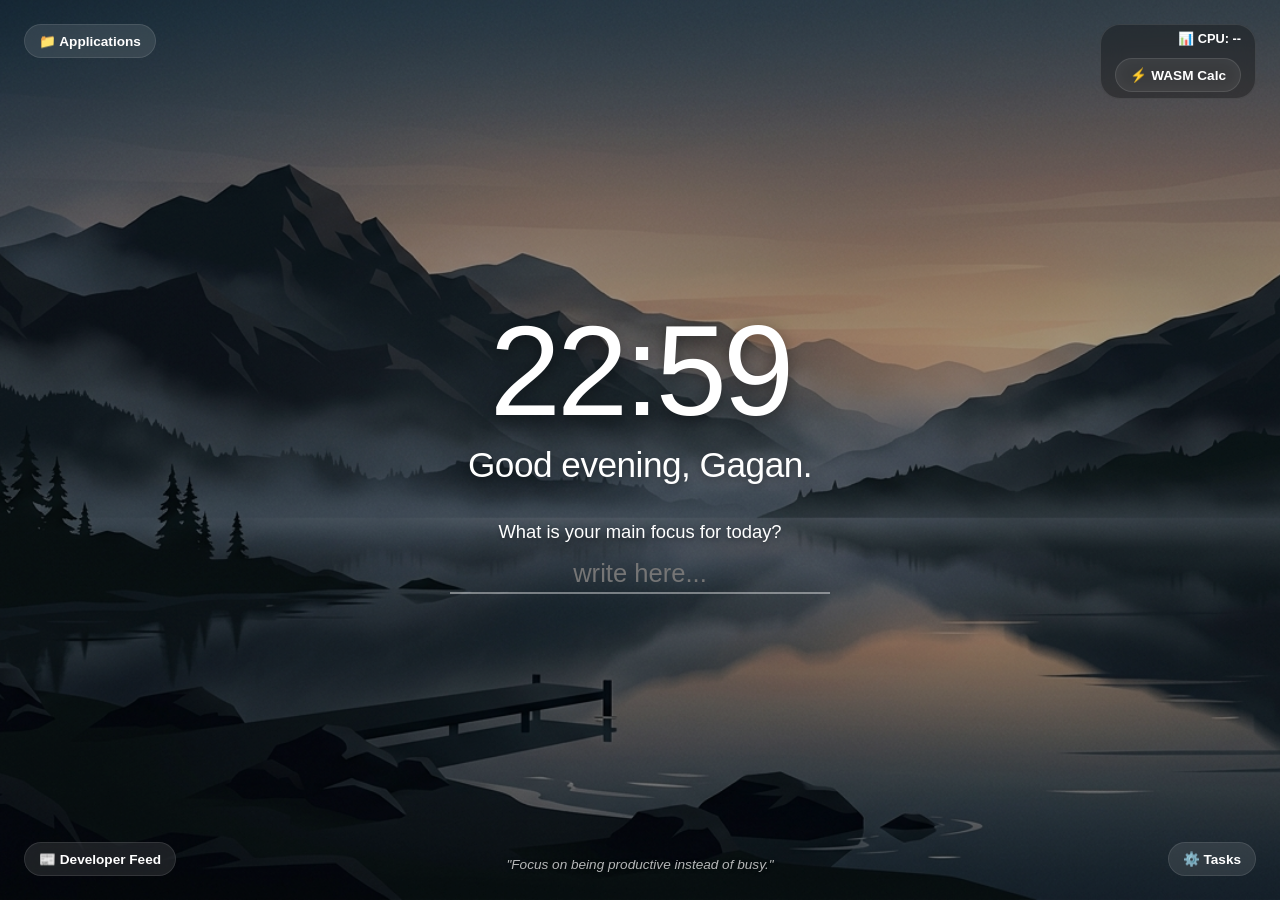
==== app/src/main/assets/homepage/index.html @ f73523fe "Initial commit: Anodyne Desktop Android container with multi-webview tab multitasking, AMOLED trackp" ====
<!DOCTYPE html>
<html lang="en">
<head>
    <meta charset="UTF-8">
    <meta name="viewport" content="width=device-width, initial-scale=1.0">
    <title>Dashboard</title>
    <link rel="stylesheet" href="style.css">
    <script src="qrc:///qtwebchannel/qwebchannel.js"></script>
</head>
<body>
    <!-- Transparent overlay to ensure maximum contrast -->
    <div class="momentum-overlay"></div>

    <div class="homepage-container">
        <!-- Top Left: Minimal Launcher Widget -->
        <div class="corner top-left">
            <button class="widget-btn" onclick="toggleWidget('launcher-panel')">📁 Applications</button>
            <div id="launcher-panel" class="translucent-panel hidden">
                <div class="panel-header">System Apps</div>
                <div class="launcher-grid">
                    <button class="app-card" onclick="launchApp('files')">
                        <span class="icon">📁</span>
                        <span class="label">Files</span>
                    </button>
                    <button class="app-card" onclick="launchApp('settings')">
                        <span class="icon">⚙️</span>
                        <span class="label">Settings</span>
                    </button>
                </div>
            </div>
        </div>

        <!-- Top Right: Minimal System Stat Widget & WASM Calculator -->
        <div class="corner top-right">
            <div class="system-stat-widget" style="display: flex; flex-direction: column; gap: 8px; align-items: flex-end;">
                <div><span class="stat-icon">📊</span> <span id="cpu-stat">CPU: --</span></div>
                <button class="widget-btn" onclick="toggleWidget('wasm-panel')" style="margin-top: 4px;">⚡ WASM Calc</button>
            </div>
            <div id="wasm-panel" class="translucent-panel hidden" style="margin-top: 8px; right: 0;">
                <div class="panel-header">WASM Worker Engine</div>
                <div class="wasm-calc-box" style="padding: 10px; display: flex; flex-direction: column; gap: 8px;">
                    <div style="font-size: 0.85em; color: #a0a0a0; max-width: 250px; line-height: 1.4;">Compute recursive Fibonacci (CPU-intensive C code compiled to WASM running in a Web Worker).</div>
                    <div style="display: flex; gap: 8px; align-items: center; margin-top: 4px;">
                        <input type="number" id="wasm-input" min="1" max="45" value="40" style="background: rgba(255,255,255,0.1); border: 1px solid rgba(255,255,255,0.2); color: white; padding: 6px 8px; border-radius: 4px; width: 60px; font-family: inherit; outline: none; font-size: 14px;">
                        <button class="widget-btn" id="wasm-calc-btn" onclick="runWasmCalculation()" style="padding: 6px 12px; margin: 0; flex: 1; text-align: center;">Calculate</button>
                    </div>
                    <div id="wasm-status" style="font-size: 0.9em; color: #ffcc00; margin-top: 4px;">Initializing WASM...</div>
                    <div id="wasm-result-box" class="hidden" style="margin-top: 4px; border-top: 1px solid rgba(255,255,255,0.1); padding-top: 8px; font-size: 0.9em;">
                        <div>Result: <span id="wasm-result" style="font-weight: bold; color: #4caf50;">--</span></div>
                        <div style="color: #a0a0a0; font-size: 0.85em; margin-top: 2px;">Duration: <span id="wasm-duration">--</span> ms</div>
                    </div>
                </div>
            </div>
        </div>

        <!-- Center: Clock, Greeting & Main Focus -->
        <div class="center-content">
            <h1 id="live-clock">00:00</h1>
            <h2 id="user-greeting">Good day, Gagan.</h2>
            
            <div class="focus-container">
                <p id="focus-prompt" class="focus-label">What is your main focus for today?</p>
                <input type="text" id="focus-input" class="focus-input" placeholder="write here...">
                
                <div id="focus-display" class="focus-display hidden">
                    <label class="checkbox-container">
                        <input type="checkbox" id="focus-checkbox" onchange="toggleFocusComplete(this.checked)">
                        <span class="checkmark"></span>
                        <span id="focus-text" class="focus-text"></span>
                    </label>
                    <button class="delete-focus-btn" onclick="clearFocus()">×</button>
                </div>
            </div>
        </div>

        <!-- Bottom Left: RSS News Feed Widget -->
        <div class="corner bottom-left">
            <button class="widget-btn" onclick="toggleWidget('rss-panel')">📰 Developer Feed</button>
            <div id="rss-panel" class="translucent-panel hidden">
                <div class="panel-header">Anodyne OS News</div>
                <div id="rss-items-list" class="rss-list">
                    <!-- Populated dynamically via JS -->
                </div>
            </div>
        </div>

        <!-- Bottom Center: Beautiful Rotating Quote -->
        <div class="bottom-center-quote">
            <p id="quote-text">"Focus on being productive instead of busy."</p>
        </div>

        <!-- Bottom Right: Background Operations Monitor -->
        <div class="corner bottom-right">
            <button class="widget-btn" id="btn-tasks-widget" onclick="toggleWidget('task-panel')">⚙️ Tasks</button>
            <div id="task-panel" class="translucent-panel hidden">
                <div class="panel-header">Background Jobs</div>
                <div id="no-tasks-msg" class="empty-state">No active background operations.</div>
                
                <div id="active-task-container" class="task-box hidden">
                    <div class="task-details">
                        <span id="task-title">File Copy</span>
                        <span id="task-id">ID: ----</span>
                    </div>
                    <div class="progress-track">
                        <div id="task-progress-fill" class="progress-fill" style="width: 0%"></div>
                    </div>
                    <div class="task-status-row">
                        <span id="task-percentage">0% Completed</span>
                    </div>
                </div>
            </div>
        </div>
    </div>

    <script src="script.js"></script>
</body>
</html>
---- app/src/main/assets/homepage/style.css ----
* {
    box-sizing: border-box;
    margin: 0;
    padding: 0;
}

body {
    background-image: url('momentum_bg.jpg');
    background-size: cover;
    background-position: center;
    background-repeat: no-repeat;
    color: #ffffff;
    font-family: -apple-system, BlinkMacSystemFont, "Segoe UI", Roboto, Helvetica, Arial, sans-serif;
    overflow: hidden;
    height: 100vh;
    width: 100vw;
    position: relative;
}

/* Semi-transparent overlay to ensure contrast */
.momentum-overlay {
    position: absolute;
    top: 0;
    left: 0;
    width: 100%;
    height: 100%;
    background: rgba(0, 0, 0, 0.35);
    z-index: 1;
}

.homepage-container {
    position: relative;
    display: flex;
    flex-direction: column;
    height: 100%;
    width: 100%;
    z-index: 2;
    padding: 24px;
}

/* Corner widgets layout */
.corner {
    position: absolute;
    z-index: 10;
}

.top-left {
    top: 24px;
    left: 24px;
}

.top-right {
    top: 24px;
    right: 24px;
}

.bottom-left {
    bottom: 24px;
    left: 24px;
}

.bottom-right {
    bottom: 24px;
    right: 24px;
}

/* Glassmorphic Panel Styles */
.translucent-panel {
    background: rgba(22, 22, 22, 0.8);
    backdrop-filter: blur(20px);
    -webkit-backdrop-filter: blur(20px);
    border: 1px solid rgba(255, 255, 255, 0.1);
    border-radius: 12px;
    padding: 16px;
    box-shadow: 0 8px 32px rgba(0, 0, 0, 0.5);
    margin-top: 8px;
    min-width: 240px;
}

.bottom-left .translucent-panel,
.bottom-right .translucent-panel {
    margin-top: 0;
    margin-bottom: 8px;
    position: absolute;
    bottom: 40px;
}

.bottom-left .translucent-panel { left: 0; }
.bottom-right .translucent-panel { right: 0; }

.panel-header {
    font-size: 0.75rem;
    font-weight: 700;
    color: rgba(255, 255, 255, 0.5);
    text-transform: uppercase;
    letter-spacing: 0.8px;
    border-bottom: 1px solid rgba(255, 255, 255, 0.1);
    padding-bottom: 8px;
    margin-bottom: 12px;
}

/* Widgets toggle buttons */
.widget-btn {
    background: rgba(255, 255, 255, 0.1);
    border: 1px solid rgba(255, 255, 255, 0.1);
    backdrop-filter: blur(10px);
    -webkit-backdrop-filter: blur(10px);
    color: #ffffff;
    font-size: 0.85rem;
    font-weight: 600;
    padding: 8px 14px;
    border-radius: 20px;
    cursor: pointer;
    transition: background-color 0.2s, border-color 0.2s;
}

.widget-btn:hover {
    background: rgba(255, 255, 255, 0.2);
    border-color: rgba(255, 255, 255, 0.3);
}

/* Central Content Panel */
.center-content {
    display: flex;
    flex-direction: column;
    align-items: center;
    justify-content: center;
    margin: auto;
    text-align: center;
    z-index: 5;
}

#live-clock {
    font-size: 8rem;
    font-weight: 200;
    letter-spacing: -4px;
    line-height: 1;
    color: #ffffff;
    text-shadow: 0 4px 16px rgba(0, 0, 0, 0.4);
    user-select: none;
}

#user-greeting {
    font-size: 2.2rem;
    font-weight: 500;
    margin-top: 10px;
    text-shadow: 0 2px 8px rgba(0, 0, 0, 0.4);
    letter-spacing: -0.5px;
}

/* Interactive Main Focus */
.focus-container {
    margin-top: 36px;
    display: flex;
    flex-direction: column;
    align-items: center;
    gap: 12px;
}

.focus-label {
    font-size: 1.15rem;
    font-weight: 500;
    color: #ffffff;
    text-shadow: 0 2px 4px rgba(0, 0, 0, 0.3);
}

.focus-input {
    background: transparent;
    border: none;
    border-bottom: 2px solid rgba(255, 255, 255, 0.4);
    font-size: 1.6rem;
    color: #ffffff;
    text-align: center;
    padding: 4px 8px;
    width: 380px;
    outline: none;
    transition: border-bottom-color 0.2s;
}

.focus-input:focus {
    border-bottom-color: #ffffff;
}

.focus-display {
    display: flex;
    align-items: center;
    gap: 12px;
    background: rgba(0, 0, 0, 0.3);
    padding: 8px 16px;
    border-radius: 8px;
    border: 1px solid rgba(255, 255, 255, 0.1);
}

.focus-text {
    font-size: 1.25rem;
    font-weight: 500;
    color: #ffffff;
}

.checkbox-container {
    display: flex;
    align-items: center;
    cursor: pointer;
    user-select: none;
    gap: 8px;
}

.checkbox-container input {
    display: none;
}

.checkmark {
    width: 20px;
    height: 20px;
    border: 2px solid #ffffff;
    border-radius: 4px;
    display: inline-block;
    position: relative;
}

.checkbox-container input:checked ~ .checkmark {
    background-color: #3584e4;
    border-color: #3584e4;
}

.checkbox-container input:checked ~ .checkmark:after {
    content: "✓";
    position: absolute;
    color: #ffffff;
    font-size: 14px;
    font-weight: bold;
    top: -1px;
    left: 3px;
}

.checkbox-container input:checked ~ .focus-text {
    text-decoration: line-through;
    opacity: 0.6;
}

.delete-focus-btn {
    background: transparent;
    border: none;
    color: rgba(255, 255, 255, 0.5);
    font-size: 1.4rem;
    cursor: pointer;
    transition: color 0.15s;
    line-height: 1;
}

.delete-focus-btn:hover {
    color: #ffffff;
}

/* Quotes */
.bottom-center-quote {
    position: absolute;
    bottom: 28px;
    left: 50%;
    transform: translateX(-50%);
    text-align: center;
    width: 80%;
    max-width: 600px;
    z-index: 5;
}

#quote-text {
    font-size: 0.85rem;
    font-style: italic;
    color: rgba(255, 255, 255, 0.7);
    text-shadow: 0 1px 4px rgba(0, 0, 0, 0.4);
}

/* System Stat Widget */
.system-stat-widget {
    background: rgba(0, 0, 0, 0.3);
    border: 1px solid rgba(255, 255, 255, 0.1);
    backdrop-filter: blur(10px);
    padding: 6px 14px;
    border-radius: 20px;
    font-size: 0.8rem;
    font-weight: 600;
}

/* Launcher Grid inside Panel */
.launcher-grid {
    display: grid;
    grid-template-columns: 1fr 1fr;
    gap: 10px;
}

.app-card {
    background: rgba(255, 255, 255, 0.1);
    border: 1px solid rgba(255, 255, 255, 0.1);
    border-radius: 8px;
    padding: 12px;
    display: flex;
    flex-direction: column;
    align-items: center;
    justify-content: center;
    cursor: pointer;
    transition: background-color 0.2s, border-color 0.2s;
    min-width: 90px;
}

.app-card:hover {
    background: rgba(255, 255, 255, 0.2);
    border-color: #3584e4;
}

.app-card .icon {
    font-size: 1.5rem;
    margin-bottom: 4px;
}

.app-card .label {
    font-size: 0.75rem;
    color: #ffffff;
    font-weight: 600;
}

/* Background Jobs Box in Panel */
.empty-state {
    color: rgba(255, 255, 255, 0.4);
    font-style: italic;
    font-size: 0.8rem;
    text-align: center;
    padding: 12px 0;
}

.task-box {
    background: rgba(255, 255, 255, 0.05);
    border: 1px solid rgba(255, 255, 255, 0.1);
    border-radius: 8px;
    padding: 12px;
    margin-top: 4px;
    min-width: 200px;
}

.task-details {
    display: flex;
    justify-content: space-between;
    font-size: 0.8rem;
    margin-bottom: 8px;
}

#task-title { font-weight: 600; color: #ffffff; }
#task-id { color: rgba(255, 255, 255, 0.4); font-family: monospace; }

.progress-track {
    background: rgba(255, 255, 255, 0.1);
    height: 6px;
    border-radius: 3px;
    width: 100%;
    overflow: hidden;
    margin-bottom: 8px;
}

.progress-fill {
    background-color: #3584e4;
    height: 100%;
    width: 0%;
    border-radius: 3px;
    transition: width 0.3s ease-out;
}

.task-status-row {
    font-size: 0.75rem;
    color: #f6d32d;
    font-weight: 600;
}

/* RSS List */
.rss-list {
    display: flex;
    flex-direction: column;
    gap: 8px;
    max-height: 200px;
    overflow-y: auto;
    min-width: 260px;
}

.rss-item {
    background: rgba(255, 255, 255, 0.05);
    border: 1px solid rgba(255, 255, 255, 0.1);
    border-radius: 6px;
    padding: 8px 10px;
    cursor: pointer;
    transition: border-color 0.2s;
}

.rss-item:hover {
    border-color: #3584e4;
    background: rgba(255, 255, 255, 0.1);
}

.rss-item .rss-title {
    font-size: 0.85rem;
    font-weight: 600;
    color: #ffffff;
    margin-bottom: 2px;
}

.rss-item .rss-desc {
    font-size: 0.75rem;
    color: rgba(255, 255, 255, 0.5);
    line-height: 1.3;
}

.hidden { display: none !important; }
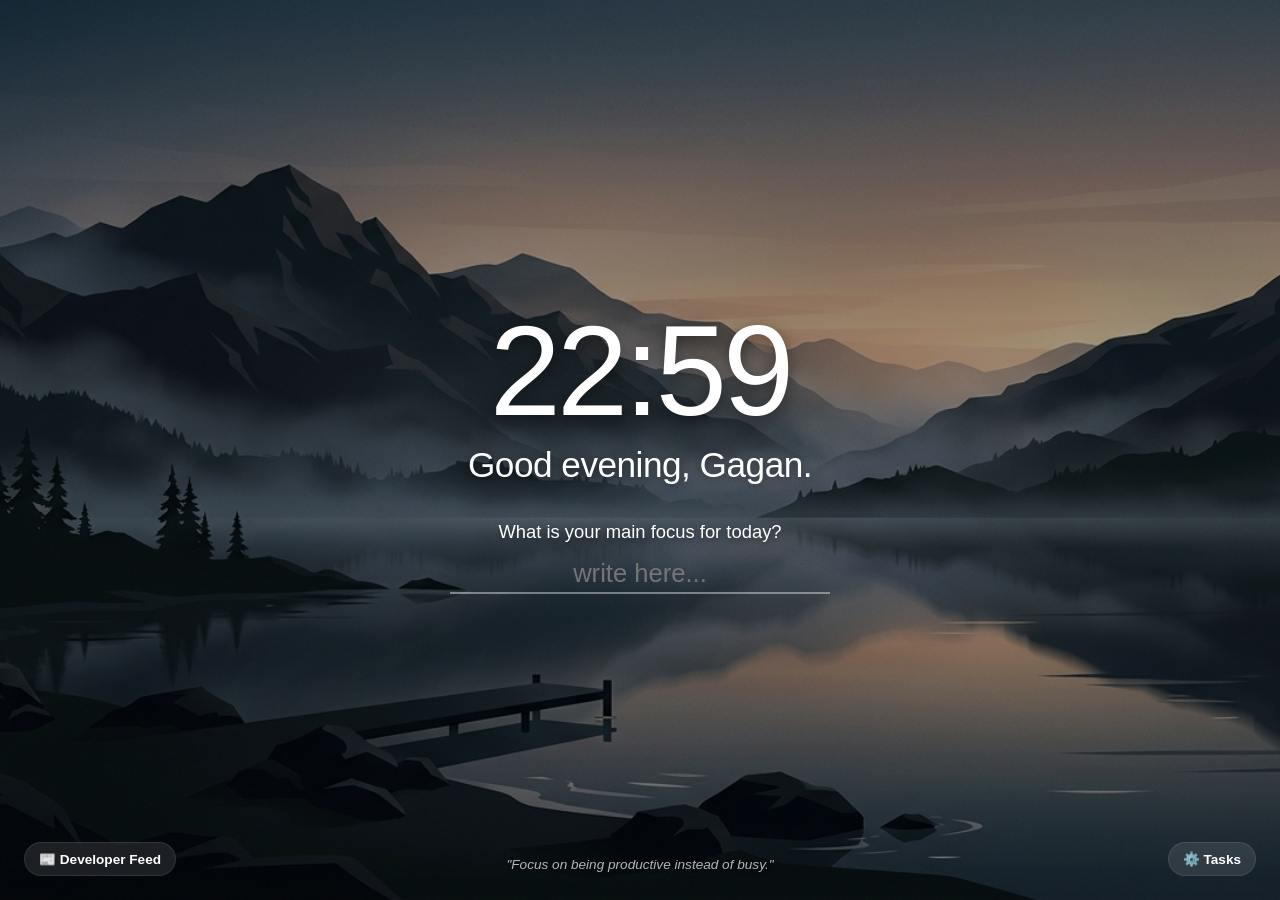
==== commit 9eeded72: "Remove applications launcher and WASM Calc widgets from dashboard index and script" ====
--- a/app/src/main/assets/homepage/index.html
+++ b/app/src/main/assets/homepage/index.html
@@ -13,45 +13,10 @@
 
     <div class="homepage-container">
         <!-- Top Left: Minimal Launcher Widget -->
-        <div class="corner top-left">
-            <button class="widget-btn" onclick="toggleWidget('launcher-panel')">📁 Applications</button>
-            <div id="launcher-panel" class="translucent-panel hidden">
-                <div class="panel-header">System Apps</div>
-                <div class="launcher-grid">
-                    <button class="app-card" onclick="launchApp('files')">
-                        <span class="icon">📁</span>
-                        <span class="label">Files</span>
-                    </button>
-                    <button class="app-card" onclick="launchApp('settings')">
-                        <span class="icon">⚙️</span>
-                        <span class="label">Settings</span>
-                    </button>
-                </div>
-            </div>
-        </div>
+        <div class="corner top-left"></div>
 
         <!-- Top Right: Minimal System Stat Widget & WASM Calculator -->
-        <div class="corner top-right">
-            <div class="system-stat-widget" style="display: flex; flex-direction: column; gap: 8px; align-items: flex-end;">
-                <div><span class="stat-icon">📊</span> <span id="cpu-stat">CPU: --</span></div>
-                <button class="widget-btn" onclick="toggleWidget('wasm-panel')" style="margin-top: 4px;">⚡ WASM Calc</button>
-            </div>
-            <div id="wasm-panel" class="translucent-panel hidden" style="margin-top: 8px; right: 0;">
-                <div class="panel-header">WASM Worker Engine</div>
-                <div class="wasm-calc-box" style="padding: 10px; display: flex; flex-direction: column; gap: 8px;">
-                    <div style="font-size: 0.85em; color: #a0a0a0; max-width: 250px; line-height: 1.4;">Compute recursive Fibonacci (CPU-intensive C code compiled to WASM running in a Web Worker).</div>
-                    <div style="display: flex; gap: 8px; align-items: center; margin-top: 4px;">
-                        <input type="number" id="wasm-input" min="1" max="45" value="40" style="background: rgba(255,255,255,0.1); border: 1px solid rgba(255,255,255,0.2); color: white; padding: 6px 8px; border-radius: 4px; width: 60px; font-family: inherit; outline: none; font-size: 14px;">
-                        <button class="widget-btn" id="wasm-calc-btn" onclick="runWasmCalculation()" style="padding: 6px 12px; margin: 0; flex: 1; text-align: center;">Calculate</button>
-                    </div>
-                    <div id="wasm-status" style="font-size: 0.9em; color: #ffcc00; margin-top: 4px;">Initializing WASM...</div>
-                    <div id="wasm-result-box" class="hidden" style="margin-top: 4px; border-top: 1px solid rgba(255,255,255,0.1); padding-top: 8px; font-size: 0.9em;">
-                        <div>Result: <span id="wasm-result" style="font-weight: bold; color: #4caf50;">--</span></div>
-                        <div style="color: #a0a0a0; font-size: 0.85em; margin-top: 2px;">Duration: <span id="wasm-duration">--</span> ms</div>
-                    </div>
-                </div>
-            </div>
-        </div>
+        <div class="corner top-right"></div>
 
         <!-- Center: Clock, Greeting & Main Focus -->
         <div class="center-content">
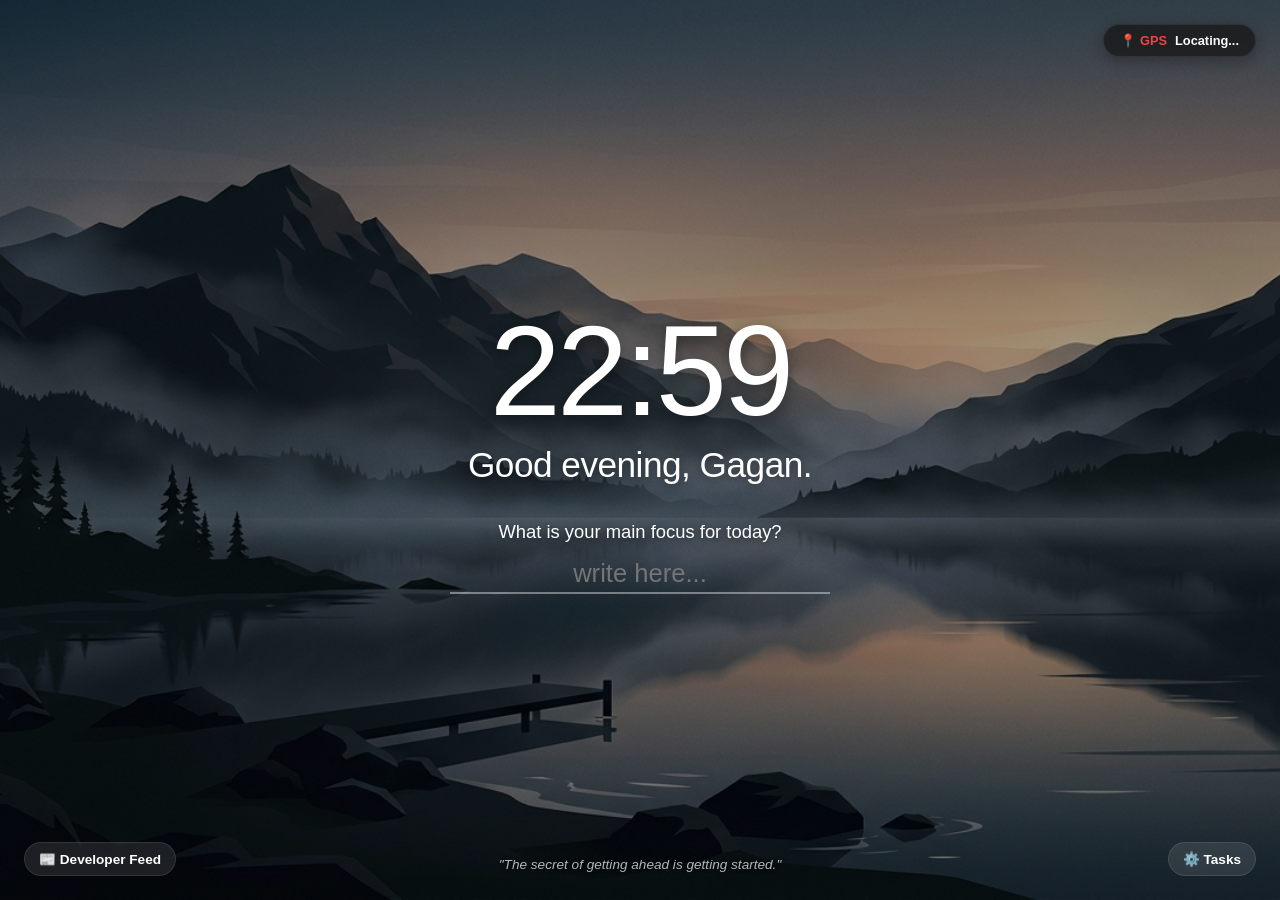
==== commit 10aeb7b9: "Implement GPS location reverse geocoding to display place(country, state, capital, area) inside dash" ====
--- a/app/src/main/assets/homepage/index.html
+++ b/app/src/main/assets/homepage/index.html
@@ -15,8 +15,13 @@
         <!-- Top Left: Minimal Launcher Widget -->
         <div class="corner top-left"></div>
 
-        <!-- Top Right: Minimal System Stat Widget & WASM Calculator -->
-        <div class="corner top-right"></div>
+        <!-- Top Right: GPS Location Widget -->
+        <div class="corner top-right">
+            <div id="gps-location-container" class="gps-location">
+                <span class="gps-logo">📍 GPS</span>
+                <span id="gps-place-text">Locating...</span>
+            </div>
+        </div>
 
         <!-- Center: Clock, Greeting & Main Focus -->
         <div class="center-content">
--- a/app/src/main/assets/homepage/style.css
+++ b/app/src/main/assets/homepage/style.css
@@ -407,4 +407,29 @@
     line-height: 1.3;
 }
 
+/* GPS Location Widget styling */
+.gps-location {
+    background: rgba(22, 22, 22, 0.75);
+    backdrop-filter: blur(16px);
+    -webkit-backdrop-filter: blur(16px);
+    border: 1px solid rgba(255, 255, 255, 0.08);
+    border-radius: 20px;
+    padding: 8px 16px;
+    display: flex;
+    align-items: center;
+    gap: 8px;
+    box-shadow: 0 4px 16px rgba(0, 0, 0, 0.3);
+    font-size: 0.8rem;
+    font-weight: 600;
+    color: #f8fafc;
+}
+
+.gps-logo {
+    color: #ef4444;
+    font-weight: bold;
+    display: flex;
+    align-items: center;
+    gap: 4px;
+}
+
 .hidden { display: none !important; }
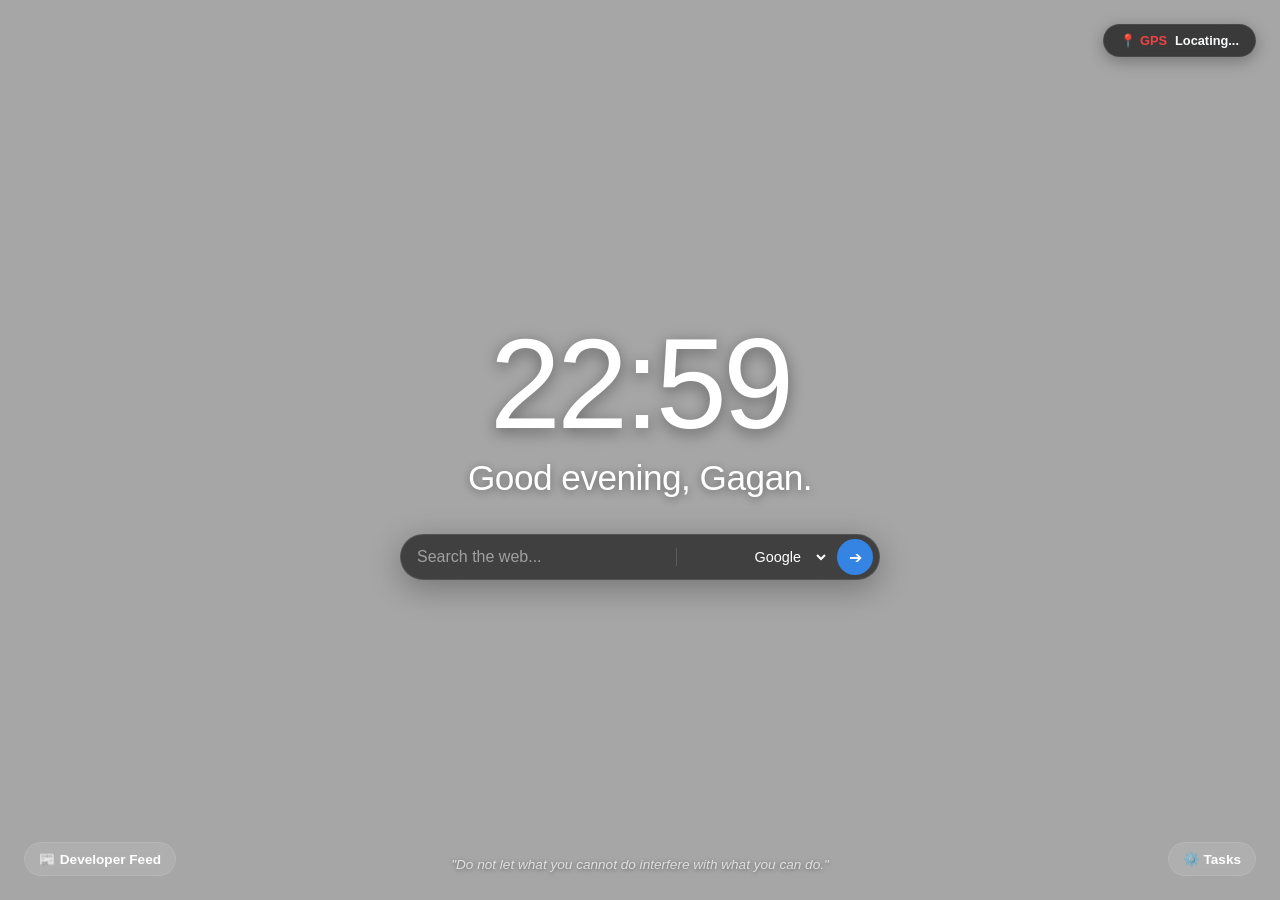
==== commit 141efc9a: "Implement two-finger scroll injection, tab context menu, Alt+Num shortcuts, default root folder in f" ====
--- a/app/src/main/assets/homepage/index.html
+++ b/app/src/main/assets/homepage/index.html
@@ -4,11 +4,425 @@
     <meta charset="UTF-8">
     <meta name="viewport" content="width=device-width, initial-scale=1.0">
     <title>Dashboard</title>
-    <link rel="stylesheet" href="style.css">
     <script src="qrc:///qtwebchannel/qwebchannel.js"></script>
+    <style>
+        * {
+            box-sizing: border-box;
+            margin: 0;
+            padding: 0;
+        }
+
+        body {
+            background-image: url('momentum_bg.jpg');
+            background-size: cover;
+            background-position: center;
+            background-repeat: no-repeat;
+            color: #ffffff;
+            font-family: -apple-system, BlinkMacSystemFont, "Segoe UI", Roboto, Helvetica, Arial, sans-serif;
+            overflow: hidden;
+            height: 100vh;
+            width: 100vw;
+            position: relative;
+        }
+
+        /* Semi-transparent overlay to ensure contrast */
+        .momentum-overlay {
+            position: absolute;
+            top: 0;
+            left: 0;
+            width: 100%;
+            height: 100%;
+            background: rgba(0, 0, 0, 0.35);
+            z-index: 1;
+        }
+
+        .homepage-container {
+            position: relative;
+            display: flex;
+            flex-direction: column;
+            height: 100%;
+            width: 100%;
+            z-index: 2;
+            padding: 24px;
+        }
+
+        /* Corner widgets layout */
+        .corner {
+            position: absolute;
+            z-index: 10;
+        }
+
+        .top-left {
+            top: 24px;
+            left: 24px;
+        }
+
+        .top-right {
+            top: 24px;
+            right: 24px;
+        }
+
+        .bottom-left {
+            bottom: 24px;
+            left: 24px;
+        }
+
+        .bottom-right {
+            bottom: 24px;
+            right: 24px;
+        }
+
+        /* Glassmorphic Panel Styles */
+        .translucent-panel {
+            background: rgba(22, 22, 22, 0.8);
+            backdrop-filter: blur(20px);
+            -webkit-backdrop-filter: blur(20px);
+            border: 1px solid rgba(255, 255, 255, 0.1);
+            border-radius: 12px;
+            padding: 16px;
+            box-shadow: 0 8px 32px rgba(0, 0, 0, 0.5);
+            margin-top: 8px;
+            min-width: 240px;
+        }
+
+        .bottom-left .translucent-panel,
+        .bottom-right .translucent-panel {
+            margin-top: 0;
+            margin-bottom: 8px;
+            position: absolute;
+            bottom: 40px;
+        }
+
+        .bottom-left .translucent-panel { left: 0; }
+        .bottom-right .translucent-panel { right: 0; }
+
+        .panel-header {
+            font-size: 0.75rem;
+            font-weight: 700;
+            color: rgba(255, 255, 255, 0.5);
+            text-transform: uppercase;
+            letter-spacing: 0.8px;
+            border-bottom: 1px solid rgba(255, 255, 255, 0.1);
+            padding-bottom: 8px;
+            margin-bottom: 12px;
+        }
+
+        /* Widgets toggle buttons */
+        .widget-btn {
+            background: rgba(255, 255, 255, 0.1);
+            border: 1px solid rgba(255, 255, 255, 0.1);
+            backdrop-filter: blur(10px);
+            -webkit-backdrop-filter: blur(10px);
+            color: #ffffff;
+            font-size: 0.85rem;
+            font-weight: 600;
+            padding: 8px 14px;
+            border-radius: 20px;
+            cursor: pointer;
+            transition: background-color 0.2s, border-color 0.2s;
+        }
+
+        .widget-btn:hover {
+            background: rgba(255, 255, 255, 0.2);
+            border-color: rgba(255, 255, 255, 0.3);
+        }
+
+        /* Central Content Panel */
+        .center-content {
+            display: flex;
+            flex-direction: column;
+            align-items: center;
+            justify-content: center;
+            margin: auto;
+            text-align: center;
+            z-index: 5;
+        }
+
+        #live-clock {
+            font-size: 8rem;
+            font-weight: 200;
+            letter-spacing: -4px;
+            line-height: 1;
+            color: #ffffff;
+            text-shadow: 0 4px 16px rgba(0, 0, 0, 0.4);
+            user-select: none;
+        }
+
+        #user-greeting {
+            font-size: 2.2rem;
+            font-weight: 500;
+            margin-top: 10px;
+            text-shadow: 0 2px 8px rgba(0, 0, 0, 0.4);
+            letter-spacing: -0.5px;
+        }
+
+        /* Search bar and dropdown engine */
+        .search-container {
+            margin-top: 36px;
+            display: flex;
+            flex-direction: column;
+            align-items: center;
+            width: 100%;
+        }
+
+        .search-box {
+            display: flex;
+            align-items: center;
+            width: 480px;
+            background: rgba(22, 22, 22, 0.7);
+            backdrop-filter: blur(20px);
+            -webkit-backdrop-filter: blur(20px);
+            border: 1px solid rgba(255, 255, 255, 0.1);
+            border-radius: 24px;
+            padding: 4px 6px 4px 16px;
+            box-shadow: 0 8px 32px rgba(0, 0, 0, 0.3);
+        }
+
+        .search-box input[type="text"] {
+            flex: 65;
+            width: 65%;
+            background: transparent;
+            border: none;
+            outline: none;
+            color: #ffffff;
+            font-size: 1rem;
+            padding: 8px 0;
+        }
+
+        .search-box input[type="text"]::placeholder {
+            color: rgba(255, 255, 255, 0.5);
+        }
+
+        .search-box select {
+            flex: 35;
+            width: 35%;
+            background: transparent;
+            border: none;
+            outline: none;
+            color: #ffffff;
+            font-size: 0.9rem;
+            cursor: pointer;
+            text-align: right;
+            padding-right: 12px;
+            border-left: 1px solid rgba(255, 255, 255, 0.15);
+            background-color: transparent;
+        }
+
+        .search-box select option {
+            background-color: #161622;
+            color: #ffffff;
+        }
+
+        .search-go-btn {
+            background: #3584e4;
+            border: none;
+            outline: none;
+            color: #ffffff;
+            font-size: 1rem;
+            width: 36px;
+            height: 36px;
+            border-radius: 50%;
+            cursor: pointer;
+            display: flex;
+            align-items: center;
+            justify-content: center;
+            transition: background 0.2s, transform 0.1s;
+            margin-left: 8px;
+        }
+
+        .search-go-btn:hover {
+            background: #4a90e2;
+            transform: scale(1.05);
+        }
+
+        .search-go-btn:active {
+            transform: scale(0.95);
+        }
+
+        /* Quotes */
+        .bottom-center-quote {
+            position: absolute;
+            bottom: 28px;
+            left: 50%;
+            transform: translateX(-50%);
+            text-align: center;
+            width: 80%;
+            max-width: 600px;
+            z-index: 5;
+        }
+
+        #quote-text {
+            font-size: 0.85rem;
+            font-style: italic;
+            color: rgba(255, 255, 255, 0.7);
+            text-shadow: 0 1px 4px rgba(0, 0, 0, 0.4);
+        }
+
+        /* System Stat Widget */
+        .system-stat-widget {
+            background: rgba(0, 0, 0, 0.3);
+            border: 1px solid rgba(255, 255, 255, 0.1);
+            backdrop-filter: blur(10px);
+            padding: 6px 14px;
+            border-radius: 20px;
+            font-size: 0.8rem;
+            font-weight: 600;
+        }
+
+        /* Launcher Grid inside Panel */
+        .launcher-grid {
+            display: grid;
+            grid-template-columns: 1fr 1fr;
+            gap: 10px;
+        }
+
+        .app-card {
+            background: rgba(255, 255, 255, 0.1);
+            border: 1px solid rgba(255, 255, 255, 0.1);
+            border-radius: 8px;
+            padding: 12px;
+            display: flex;
+            flex-direction: column;
+            align-items: center;
+            justify-content: center;
+            cursor: pointer;
+            transition: background-color 0.2s, border-color 0.2s;
+            min-width: 90px;
+        }
+
+        .app-card:hover {
+            background: rgba(255, 255, 255, 0.2);
+            border-color: #3584e4;
+        }
+
+        .app-card .icon {
+            font-size: 1.5rem;
+            margin-bottom: 4px;
+        }
+
+        .app-card .label {
+            font-size: 0.75rem;
+            color: #ffffff;
+            font-weight: 600;
+        }
+
+        /* Background Jobs Box in Panel */
+        .empty-state {
+            color: rgba(255, 255, 255, 0.4);
+            font-style: italic;
+            font-size: 0.8rem;
+            text-align: center;
+            padding: 12px 0;
+        }
+
+        .task-box {
+            background: rgba(255, 255, 255, 0.05);
+            border: 1px solid rgba(255, 255, 255, 0.1);
+            border-radius: 8px;
+            padding: 12px;
+            margin-top: 4px;
+            min-width: 200px;
+        }
+
+        .task-details {
+            display: flex;
+            justify-content: space-between;
+            font-size: 0.8rem;
+            margin-bottom: 8px;
+        }
+
+        #task-title { font-weight: 600; color: #ffffff; }
+        #task-id { color: rgba(255, 255, 255, 0.4); font-family: monospace; }
+
+        .progress-track {
+            background: rgba(255, 255, 255, 0.1);
+            height: 6px;
+            border-radius: 3px;
+            width: 100%;
+            overflow: hidden;
+            margin-bottom: 8px;
+        }
+
+        .progress-fill {
+            background-color: #3584e4;
+            height: 100%;
+            width: 0%;
+            border-radius: 3px;
+            transition: width 0.3s ease-out;
+        }
+
+        .task-status-row {
+            font-size: 0.75rem;
+            color: #f6d32d;
+            font-weight: 600;
+        }
+
+        /* RSS List */
+        .rss-list {
+            display: flex;
+            flex-direction: column;
+            gap: 8px;
+            max-height: 200px;
+            overflow-y: auto;
+            min-width: 260px;
+        }
+
+        .rss-item {
+            background: rgba(255, 255, 255, 0.05);
+            border: 1px solid rgba(255, 255, 255, 0.1);
+            border-radius: 6px;
+            padding: 8px 10px;
+            cursor: pointer;
+            transition: border-color 0.2s;
+        }
+
+        .rss-item:hover {
+            border-color: #3584e4;
+            background: rgba(255, 255, 255, 0.1);
+        }
+
+        .rss-item .rss-title {
+            font-size: 0.85rem;
+            font-weight: 600;
+            color: #ffffff;
+            margin-bottom: 2px;
+        }
+
+        .rss-item .rss-desc {
+            font-size: 0.75rem;
+            color: rgba(255, 255, 255, 0.5);
+            line-height: 1.3;
+        }
+
+        /* GPS Location Widget styling */
+        .gps-location {
+            background: rgba(22, 22, 22, 0.75);
+            backdrop-filter: blur(16px);
+            -webkit-backdrop-filter: blur(16px);
+            border: 1px solid rgba(255, 255, 255, 0.08);
+            border-radius: 20px;
+            padding: 8px 16px;
+            display: flex;
+            align-items: center;
+            gap: 8px;
+            box-shadow: 0 4px 16px rgba(0, 0, 0, 0.3);
+            font-size: 0.8rem;
+            font-weight: 600;
+            color: #f8fafc;
+        }
+
+        .gps-logo {
+            color: #ef4444;
+            font-weight: bold;
+            display: flex;
+            align-items: center;
+            gap: 4px;
+        }
+
+        .hidden { display: none !important; }
+    </style>
 </head>
 <body>
-    <!-- Transparent overlay to ensure maximum contrast -->
     <div class="momentum-overlay"></div>
 
     <div class="homepage-container">
@@ -23,22 +437,21 @@
             </div>
         </div>
 
-        <!-- Center: Clock, Greeting & Main Focus -->
+        <!-- Center: Clock, Greeting & Main Search Bar -->
         <div class="center-content">
             <h1 id="live-clock">00:00</h1>
             <h2 id="user-greeting">Good day, Gagan.</h2>
             
-            <div class="focus-container">
-                <p id="focus-prompt" class="focus-label">What is your main focus for today?</p>
-                <input type="text" id="focus-input" class="focus-input" placeholder="write here...">
-                
-                <div id="focus-display" class="focus-display hidden">
-                    <label class="checkbox-container">
-                        <input type="checkbox" id="focus-checkbox" onchange="toggleFocusComplete(this.checked)">
-                        <span class="checkmark"></span>
-                        <span id="focus-text" class="focus-text"></span>
-                    </label>
-                    <button class="delete-focus-btn" onclick="clearFocus()">×</button>
+            <div class="search-container">
+                <div class="search-box">
+                    <input type="text" id="dashboard-search-input" placeholder="Search the web...">
+                    <select id="search-engine-select">
+                        <option value="google">Google</option>
+                        <option value="bing">Bing</option>
+                        <option value="duckduckgo">DuckDuckGo</option>
+                        <option value="wikipedia">Wikipedia</option>
+                    </select>
+                    <button class="search-go-btn" onclick="triggerWebSearch()">➔</button>
                 </div>
             </div>
         </div>
@@ -82,6 +495,214 @@
         </div>
     </div>
 
-    <script src="script.js"></script>
+    <script>
+        document.addEventListener("DOMContentLoaded", function() {
+            initializeWallpaper();
+            initializeClock();
+            initializeAnodyneIPCBridge();
+            initializeQuote();
+            renderRssFeed();
+
+            // Bind Enter key on search input
+            const queryInput = document.getElementById("dashboard-search-input");
+            if (queryInput) {
+                queryInput.addEventListener("keydown", function(event) {
+                    if (event.key === "Enter") {
+                        triggerWebSearch();
+                    }
+                });
+            }
+        });
+
+        // 1. Wallpaper cycling engine (day-to-day)
+        function initializeWallpaper() {
+            const wallpapers = [
+                "https://images.unsplash.com/photo-1506318137071-a8e063b4bec0?auto=format&fit=crop&w=1920&q=80",
+                "https://images.unsplash.com/photo-1475274047050-1d0c0975c63e?auto=format&fit=crop&w=1920&q=80",
+                "https://images.unsplash.com/photo-1518531933037-91b2f5f229cc?auto=format&fit=crop&w=1920&q=80",
+                "https://images.unsplash.com/photo-1507525428034-b723cf961d3e?auto=format&fit=crop&w=1920&q=80",
+                "https://images.unsplash.com/photo-1502082553048-f009c37129b9?auto=format&fit=crop&w=1920&q=80",
+                "https://images.unsplash.com/photo-1497436072909-60f360e1d4b1?auto=format&fit=crop&w=1920&q=80",
+                "https://images.unsplash.com/photo-1501785888041-af3ef285b470?auto=format&fit=crop&w=1920&q=80"
+            ];
+
+            const gradients = [
+                "linear-gradient(135deg, #09090e 0%, #131324 100%)",
+                "linear-gradient(135deg, #020617 0%, #0f172a 100%)",
+                "linear-gradient(135deg, #050510 0%, #1e1b4b 100%)",
+                "linear-gradient(135deg, #090509 0%, #2e1065 100%)",
+                "linear-gradient(135deg, #022c22 0%, #064e3b 100%)",
+                "linear-gradient(135deg, #0f172a 0%, #1e293b 100%)",
+                "linear-gradient(135deg, #18000a 0%, #3b0764 100%)"
+            ];
+
+            const dayOfMonth = new Date().getDate();
+            const wpIndex = dayOfMonth % wallpapers.length;
+
+            if (navigator.onLine) {
+                document.body.style.backgroundImage = `url('${wallpapers[wpIndex]}')`;
+            } else {
+                document.body.style.backgroundImage = gradients[wpIndex];
+            }
+        }
+
+        // 2. Live Clock & Greeting
+        function initializeClock() {
+            const clockElement = document.getElementById("live-clock");
+            const greetingElement = document.getElementById("user-greeting");
+
+            function updateTime() {
+                const now = new Date();
+                let hours = now.getHours();
+                let minutes = now.getMinutes();
+                if (minutes < 10) minutes = "0" + minutes;
+                
+                clockElement.textContent = hours + ":" + minutes;
+                
+                if (hours < 12) greetingElement.textContent = "Good morning, Gagan.";
+                else if (hours < 17) greetingElement.textContent = "Good afternoon, Gagan.";
+                else greetingElement.textContent = "Good evening, Gagan.";
+            }
+            
+            updateTime();
+            setInterval(updateTime, 1000);
+        }
+
+        // 3. Web search trigger engine
+        function triggerWebSearch() {
+            const queryInput = document.getElementById("dashboard-search-input");
+            const engineSelect = document.getElementById("search-engine-select");
+            const query = queryInput.value.trim();
+            if (!query) return;
+
+            const engine = engineSelect.value;
+            let url = "";
+            if (engine === "google") {
+                url = "https://www.google.com/search?q=" + encodeURIComponent(query);
+            } else if (engine === "bing") {
+                url = "https://www.bing.com/search?q=" + encodeURIComponent(query);
+            } else if (engine === "duckduckgo") {
+                url = "https://duckduckgo.com/?q=" + encodeURIComponent(query);
+            } else if (engine === "wikipedia") {
+                url = "https://en.wikipedia.org/wiki/Special:Search?search=" + encodeURIComponent(query);
+            }
+
+            if (window.sysContext) {
+                sysContext.launchAppTab("web_browser_" + Date.now(), url, "Search: " + query);
+            }
+            queryInput.value = "";
+        }
+
+        // 4. Rotating Quotes
+        function initializeQuote() {
+            const quotes = [
+                "\"Focus on being productive instead of busy.\"",
+                "\"One way to keep momentum going is to have constantly greater goals.\"",
+                "\"The secret of getting ahead is getting started.\"",
+                "\"Your mind is for having ideas, not holding them.\"",
+                "\"Simplicity is the ultimate sophistication.\"",
+                "\"Do not let what you cannot do interfere with what you can do.\""
+            ];
+            const randomQuote = quotes[Math.floor(Math.random() * quotes.length)];
+            document.getElementById("quote-text").textContent = randomQuote;
+        }
+
+        // 5. Panel Widgets Controls
+        function toggleWidget(id) {
+            const target = document.getElementById(id);
+            const allPanels = document.querySelectorAll(".translucent-panel");
+            const isHidden = target.classList.contains("hidden");
+            
+            allPanels.forEach(panel => panel.classList.add("hidden"));
+            if (isHidden) {
+                target.classList.remove("hidden");
+            }
+        }
+
+        // 6. Host IPC Bridge Link
+        function initializeAnodyneIPCBridge() {
+            if (typeof qt !== 'undefined' && qt.webChannelTransport) {
+                new QWebChannel(qt.webChannelTransport, function(channel) {
+                    window.sysContext = channel.objects.sysContext;
+                    sysContext.logWebEvent("Dashboard UI successfully integrated with Hard Layer.");
+
+                    sysContext.nativeJobProgressChanged.connect(function(jobId, progress) {
+                        updateVisualTaskBar(jobId, progress);
+                    });
+
+                    sysContext.nativeJobFinished.connect(function(jobId, success, message) {
+                        completeVisualTaskBar(jobId, message);
+                    });
+                });
+            } else if (window.sysContext) {
+                sysContext.logWebEvent("Dashboard UI successfully integrated with Android Hard Layer.");
+                
+                window.onNativeJobProgressChanged = function(jobId, progress) {
+                    updateVisualTaskBar(jobId, progress);
+                };
+                window.onNativeJobFinished = function(jobId, success, message) {
+                    completeVisualTaskBar(jobId, message);
+                };
+
+                if (typeof sysContext.getGpsLocation === 'function') {
+                    const loc = sysContext.getGpsLocation();
+                    window.updateDashboardGpsLocation(loc);
+                }
+            }
+        }
+
+        window.updateDashboardGpsLocation = function(placeString) {
+            const el = document.getElementById("gps-place-text");
+            if (el) el.textContent = placeString;
+        };
+
+        // Telemetry visual updates
+        function updateVisualTaskBar(jobId, progress) {
+            document.getElementById("task-panel").classList.remove("hidden");
+            document.getElementById("no-tasks-msg").classList.add("hidden");
+            
+            const container = document.getElementById("active-task-container");
+            container.classList.remove("hidden");
+
+            document.getElementById("task-id").textContent = "ID: " + jobId;
+            document.getElementById("task-percentage").textContent = progress + "% Processing...";
+            document.getElementById("task-progress-fill").style.width = progress + "%";
+        }
+
+        function completeVisualTaskBar(jobId, statusMessage) {
+            document.getElementById("task-percentage").textContent = "✓ Finished successfully.";
+            document.getElementById("task-progress-fill").style.width = "100%";
+            document.getElementById("task-progress-fill").style.backgroundColor = "#4caf50";
+
+            setTimeout(function() {
+                document.getElementById("active-task-container").classList.add("hidden");
+                document.getElementById("no-tasks-msg").classList.remove("hidden");
+                
+                document.getElementById("task-progress-fill").style.width = "0%";
+                document.getElementById("task-progress-fill").style.backgroundColor = "#3584e4";
+            }, 3000);
+        }
+
+        // Mock RSS data
+        const mockRssData = [
+            { title: "Anodyne OS Stable Synthesized", desc: "Our secure, web-first immutable appliance OS is now live with SysV init, zRAM compressed swap, and dm-verity verification hooks." },
+            { title: "Gnome Style Preferences Added", desc: "Unified control panel and File Viewer structured cleanly into sidebar layouts matching Gnome desktop configurations." },
+            { title: "TPM LUKS Encryption Configured", desc: "Headless installation auto partition mappings successfully binding writable user spaces to Trusted Platform Modules." }
+        ];
+
+        function renderRssFeed() {
+            const list = document.getElementById("rss-items-list");
+            list.innerHTML = "";
+            mockRssData.forEach(item => {
+                const div = document.createElement("div");
+                div.className = "rss-item";
+                div.innerHTML = `
+                    <div class="rss-title">${item.title}</div>
+                    <div class="rss-desc">${item.desc}</div>
+                `;
+                list.appendChild(div);
+            });
+        }
+    </script>
 </body>
 </html>
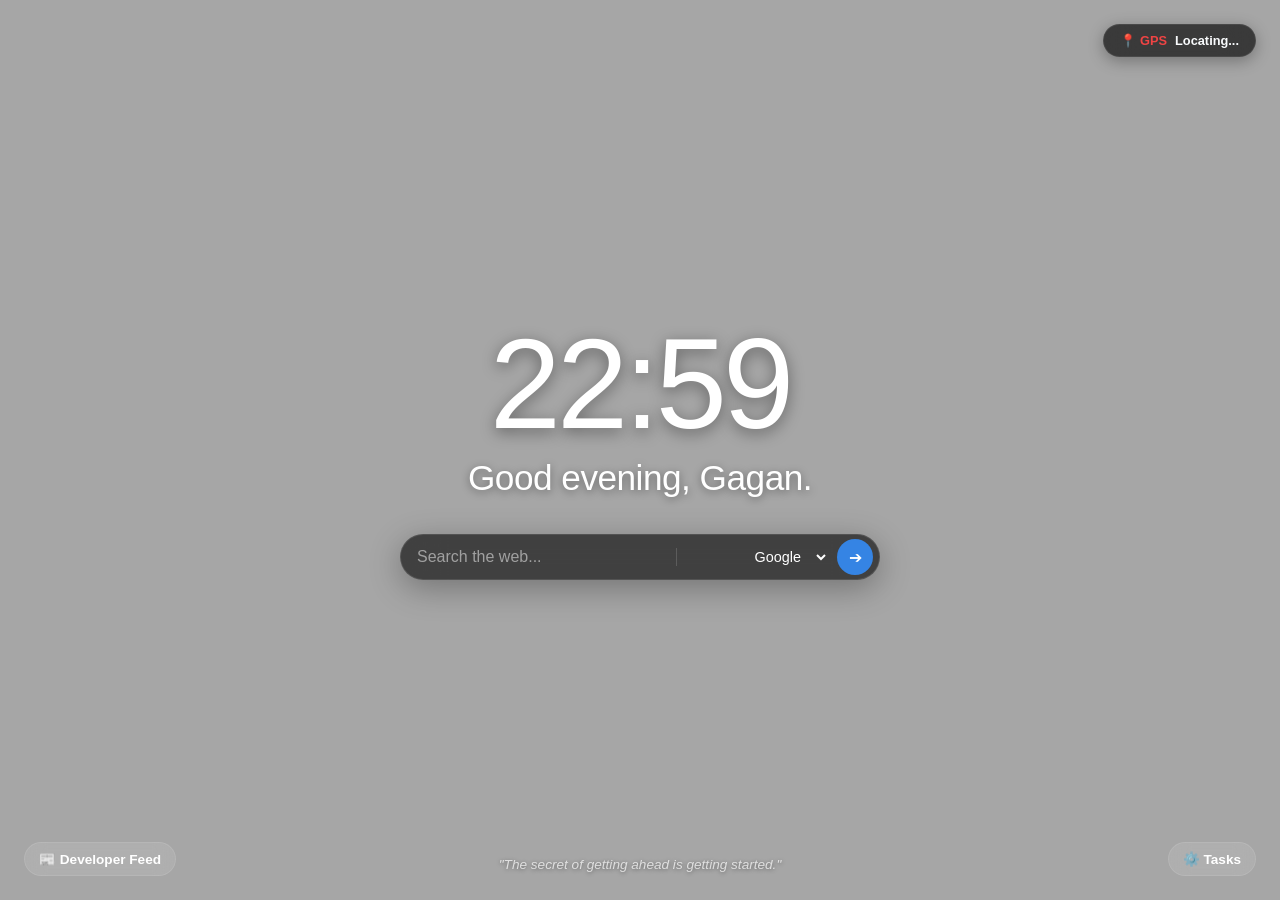
==== commit 9ff84197: "Expose WebMessagePort channel & IPC handler in Kotlin, transition all PWAs to WebMessagePort, harden" ====
--- a/app/src/main/assets/homepage/index.html
+++ b/app/src/main/assets/homepage/index.html
@@ -496,6 +496,50 @@
     </div>
 
     <script>
+        (function() {
+            var messagePort = null;
+            var pendingRequests = [];
+            var callbackMap = {};
+
+            window.addEventListener('message', function(e) {
+                if (e.data === 'init-ipc' && e.ports && e.ports.length > 0) {
+                    messagePort = e.ports[0];
+                    messagePort.onmessage = function(event) {
+                        // Secure WebMessagePort messages (if we post messages back via port)
+                    };
+                    
+                    while (pendingRequests.length > 0) {
+                        var req = pendingRequests.shift();
+                        messagePort.postMessage(JSON.stringify(req));
+                    }
+                }
+            });
+
+            window.addEventListener('anodyneIpcResponse', function(e) {
+                var detail = e.detail;
+                if (detail && callbackMap[detail.id]) {
+                    callbackMap[detail.id](detail.result);
+                    delete callbackMap[detail.id];
+                }
+            });
+
+            window.anodyneIPC = {
+                send: function(action) {
+                    var args = Array.prototype.slice.call(arguments, 1);
+                    var id = 'msg_' + Math.random().toString(36).substr(2, 9);
+                    return new Promise(function(resolve) {
+                        callbackMap[id] = resolve;
+                        var req = { id: id, action: action, args: args };
+                        if (messagePort) {
+                            messagePort.postMessage(JSON.stringify(req));
+                        } else {
+                            pendingRequests.push(req);
+                        }
+                    });
+                }
+            };
+        })();
+
         document.addEventListener("DOMContentLoaded", function() {
             initializeWallpaper();
             initializeClock();
@@ -587,9 +631,7 @@
                 url = "https://en.wikipedia.org/wiki/Special:Search?search=" + encodeURIComponent(query);
             }
 
-            if (window.sysContext) {
-                sysContext.launchAppTab("web_browser_" + Date.now(), url, "Search: " + query);
-            }
+            window.anodyneIPC.send("launchAppTab", "web_browser_" + Date.now(), url, "Search: " + query);
             queryInput.value = "";
         }
 
@@ -621,34 +663,20 @@
 
         // 6. Host IPC Bridge Link
         function initializeAnodyneIPCBridge() {
-            if (typeof qt !== 'undefined' && qt.webChannelTransport) {
-                new QWebChannel(qt.webChannelTransport, function(channel) {
-                    window.sysContext = channel.objects.sysContext;
-                    sysContext.logWebEvent("Dashboard UI successfully integrated with Hard Layer.");
-
-                    sysContext.nativeJobProgressChanged.connect(function(jobId, progress) {
-                        updateVisualTaskBar(jobId, progress);
-                    });
-
-                    sysContext.nativeJobFinished.connect(function(jobId, success, message) {
-                        completeVisualTaskBar(jobId, message);
-                    });
-                });
-            } else if (window.sysContext) {
-                sysContext.logWebEvent("Dashboard UI successfully integrated with Android Hard Layer.");
-                
-                window.onNativeJobProgressChanged = function(jobId, progress) {
-                    updateVisualTaskBar(jobId, progress);
-                };
-                window.onNativeJobFinished = function(jobId, success, message) {
-                    completeVisualTaskBar(jobId, message);
-                };
-
-                if (typeof sysContext.getGpsLocation === 'function') {
-                    const loc = sysContext.getGpsLocation();
+            window.anodyneIPC.send("logWebEvent", "Dashboard UI successfully integrated with WebMessagePort IPC.");
+            
+            window.onNativeJobProgressChanged = function(jobId, progress) {
+                updateVisualTaskBar(jobId, progress);
+            };
+            window.onNativeJobFinished = function(jobId, success, message) {
+                completeVisualTaskBar(jobId, message);
+            };
+
+            window.anodyneIPC.send("getGpsLocation").then(function(loc) {
+                if (loc) {
                     window.updateDashboardGpsLocation(loc);
                 }
-            }
+            });
         }
 
         window.updateDashboardGpsLocation = function(placeString) {
